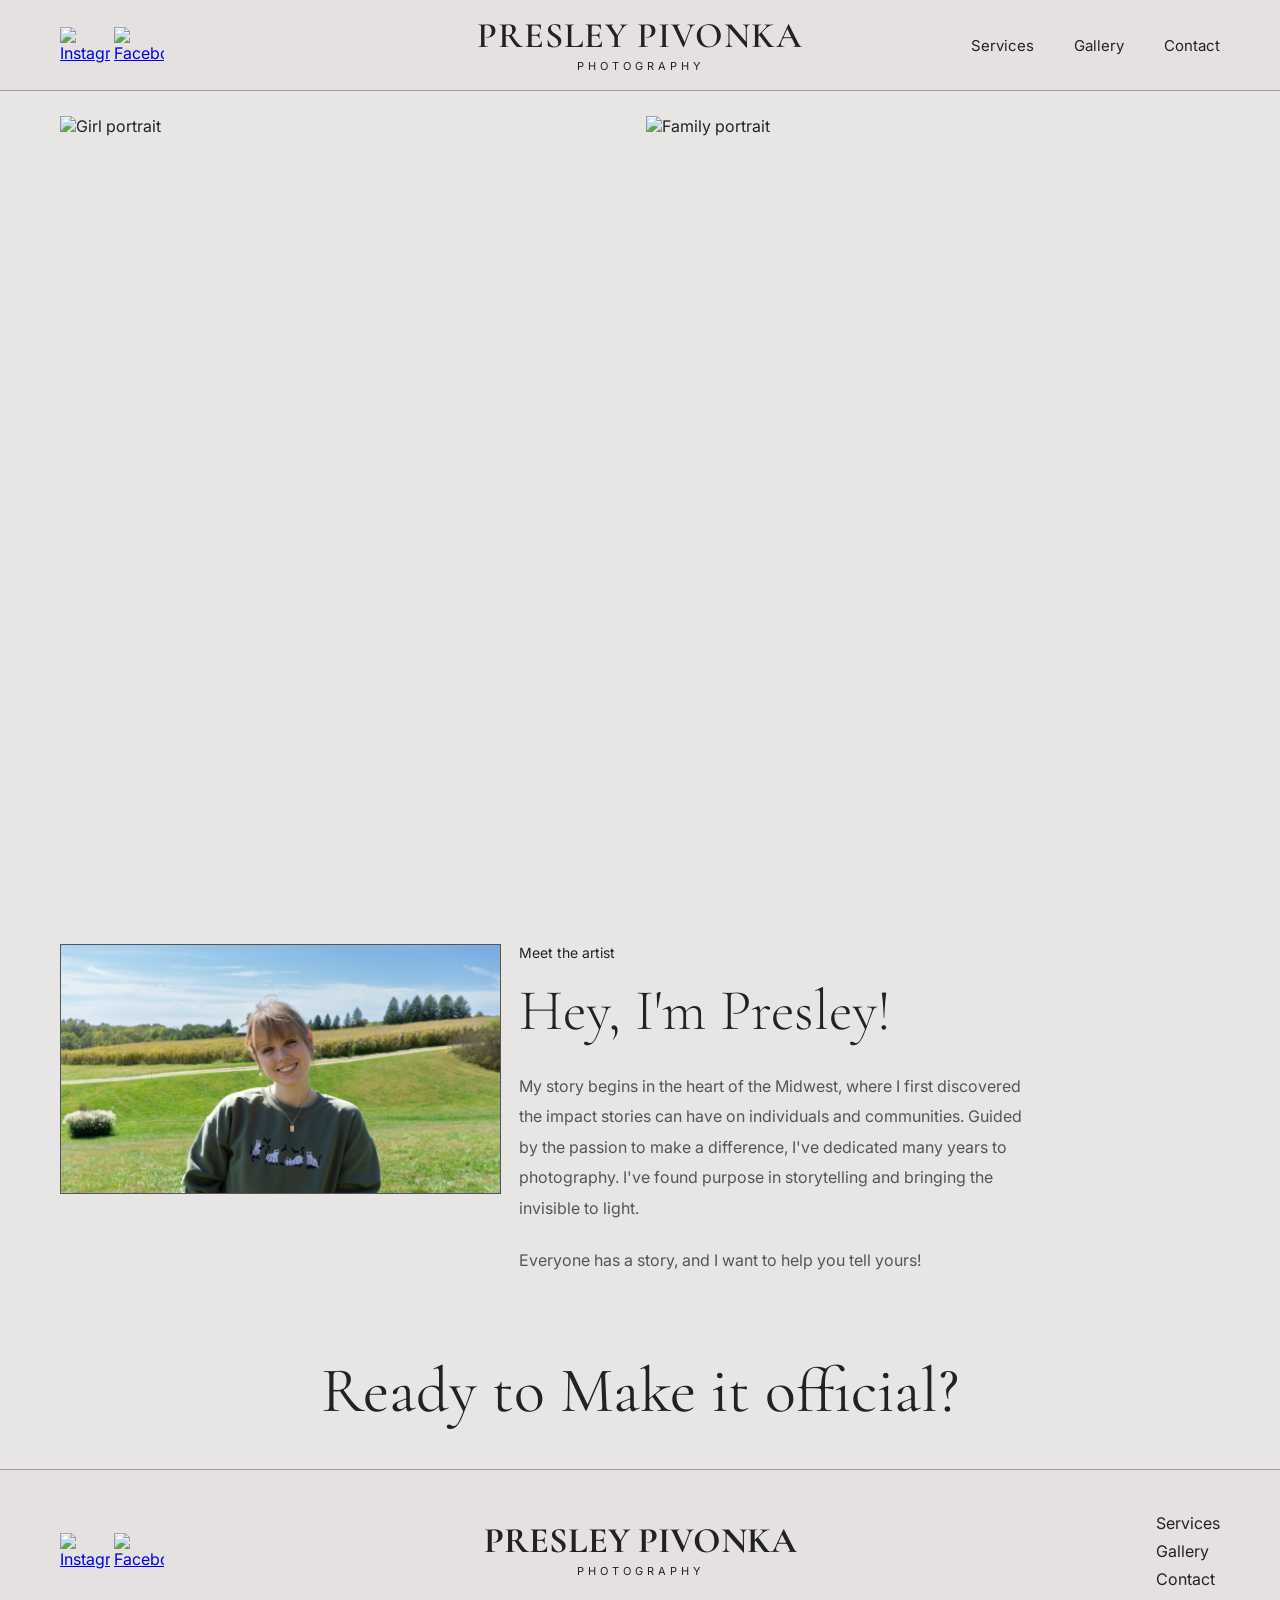
==== index.html @ 4e693944 "Innitial website upload" ====
<!DOCTYPE html>
<html lang="en">
<head>
    <meta charset="UTF-8">
    <meta name="viewport" content="width=device-width, initial-scale=1.0">

    <title>Presley Pivonka Photography</title>

    <link rel="preconnect" href="https://fonts.googleapis.com">
    <link rel="preconnect" href="https://fonts.gstatic.com" crossorigin>

    <link href="https://fonts.googleapis.com/css2?family=Cormorant+Garamond:wght@400;600&family=Inter:wght@300;400;500&display=swap" rel="stylesheet">

    <link rel="stylesheet" href="css/style.css">
</head>

<body>

<header>
    <div class="nav-wrapper">

        <div class="socials">
			<a href="https://instagram.com/presley.pivonka/" target="_blank">
				<img src="images/branding/instagram.png" alt="Instagram">
			</a>

			<a href="https://facebook.com/presley.pivonka" target="_blank">
				<img src="images/branding/facebook.png" alt="Facebook">
			</a>
		</div>

		<a href="index.html" class="logo">
			<h1>PRESLEY PIVONKA</h1>
			<span>PHOTOGRAPHY</span>
		</a>

        <nav>
            <ul>
                <li><a href="services.html">Services</a></li>
                <li><a href="gallery.html">Gallery</a></li>
                <li><a href="contact.html">Contact</a></li>
            </ul>
        </nav>

    </div>
</header>

<main class="container">

    <!-- Hero Images -->
    <section class="hero-grid">
        <img src="images/home/hero-1.jpg" alt="Girl portrait">
        <img src="images/home/hero-2.jpg" alt="Family portrait">
    </section>

    <!-- About -->
    <section class="about">

        <div class="about-image">
            <img src="images/home/presley.jpg" alt="Photographer">
        </div>

        <div class="about-content">
            <small>Meet the artist</small>

            <h2>Hey, I'm Presley!</h2>

            <p>
                My story begins in the heart of the Midwest, where I first
                discovered the impact stories can have on individuals and
                communities. Guided by the passion to make a difference,
                I've dedicated many years to photography. I've found purpose
                in storytelling and bringing the invisible to light.
            </p>

            <p>
                Everyone has a story, and I want to help you tell yours!
            </p>
        </div>

    </section>

    <!-- CTA -->
    <section class="cta">
        <h3>Ready to Make it official?</h3>
    </section>

</main>

<div class="divider"></div>

<footer>
    <div class="footer-inner">

        <div class="footer-socials">
			<a href="https://instagram.com/" target="_blank">
				<img src="images/branding/instagram.png" alt="Instagram">
			</a>

			<a href="https://facebook.com/" target="_blank">
				<img src="images/branding/facebook.png" alt="Facebook">
			</a>
		</div>

		<a href="index.html" class="footer-logo">
			<h4>PRESLEY PIVONKA</h4>
			<span>PHOTOGRAPHY</span>
		</a>

        <div class="footer-links">
            <ul>
                <li><a href="services.html">Services</a></li>
                <li><a href="gallery.html">Gallery</a></li>
                <li><a href="Contact.html">Contact</a></li>
            </ul>
        </div>

    </div>
</footer>

</body>
</html>
---- css/style.css ----
/* =====================
   GLOBAL
===================== */

*{
    margin:0;
    padding:0;
    box-sizing:border-box;
}

body{
    background:#e8e5e5;
    color:#222;
    font-family:'Inter', sans-serif;
}

/* =====================
   HEADER
===================== */

header{
    background:#e5e1e1;
    border-bottom:1px solid #999;
}

.nav-wrapper{
    max-width:1200px;
    width:100%;
    margin:auto;
    padding:0 20px;
    height:90px;

    display:grid;
    grid-template-columns:1fr auto 1fr;
    align-items:center;
}

/* Logo Link */

.logo{
    text-align:center;
    line-height:1.1;
    text-decoration:none;
    color:#222;
    display:block;
    cursor:pointer;
    transition:opacity .3s ease;
}

.logo:hover{
    opacity:.8;
}

.logo h1{
    font-family:'Cormorant Garamond', serif;
    font-size:36px;
    letter-spacing:1px;
    font-weight:600;
}

.logo span{
    font-size:11px;
    letter-spacing:4px;
}

/* Social Image */

.socials{
    justify-self:start;
}

.socials a{
    display:inline-block;
}

.socials img{
    width:50px;
    height:auto;
    display:block;
    transition:opacity .3s ease;
}

.socials img:hover{
    opacity:.8;
}

/* Navigation */

nav{
    justify-self:end;
}

nav ul{
    display:flex;
    list-style:none;
    gap:40px;
}

nav a{
    text-decoration:none;
    color:#222;
    font-size:15px;
    transition:opacity .3s ease;
}

nav a:hover{
    opacity:.7;
}

/* =====================
   MAIN CONTENT
===================== */

.container{
    max-width:1200px; 
    width:100%;
    margin:25px auto 0;
    padding:0 20px;
}

/* Hero Images */

.hero-grid{
    display:grid;
    grid-template-columns:1fr 1fr;
    gap:12px;
}

.hero-grid img{
    width:100%;
    height:800px;
    object-fit:cover;
    display:block;
}

/* =====================
   ABOUT SECTION
===================== */

.about{
    margin-top:28px;

    display:grid;
    grid-template-columns:38% 62%;
    gap:18px;
    align-items:start;
}

.about-image img{
    width:100%;
    height:250px;
    object-fit:cover;
    border:1px solid #555;
}

.about-content small{
    display:block;
    margin-bottom:14px;
    font-size:14px;
}

.about-content h2{
    font-size:58px;
    font-weight:300;
    margin-bottom:25px;
    font-family:'Cormorant Garamond', serif;
}

.about-content p{
    max-width:520px;
    line-height:1.9;
    color:#555;
    margin-bottom:22px;
}

/* =====================
   CTA
===================== */

.cta{
    text-align:center;
    margin:55px 0 40px;
}

.cta h3{
    font-family:'Cormorant Garamond', serif;
    font-size:64px;
    font-weight:400;
}

/* =====================
   DIVIDER
===================== */

.divider{
    border-top:1px solid #999;
}

/* =====================
   FOOTER
===================== */

footer{
    background:#e5e1e1;
    padding:35px 0;
}

.footer-inner{
    max-width:1200px;
    width:100%;
    margin:auto;
    padding:0 20px;

    display:grid;
    grid-template-columns:1fr auto 1fr;
    align-items:center;
}

/* Footer Social Image */

.footer-socials{
    justify-self:start;
}

.footer-socials a{
    display:inline-block;
}

.footer-socials img{
    width:50px;
    height:auto;
    display:block;
    transition:opacity .3s ease;
}

.footer-socials img:hover{
    opacity:.8;
}

/* Footer Logo Link */

.footer-logo{
    text-align:center;
    text-decoration:none;
    color:#222;
    display:block;
    cursor:pointer;
    transition:opacity .3s ease;
}

.footer-logo:hover{
    opacity:.8;
}

.footer-logo h4{
    font-family:'Cormorant Garamond', serif;
    font-size:36px;
    line-height:1;
}

.footer-logo span{
    font-size:11px;
    letter-spacing:4px;
}

.footer-links{
    justify-self:end;
}

.footer-links ul{
    list-style:none;
}

.footer-links li{
    margin:8px 0;
}

.footer-links a{
    text-decoration:none;
    color:#222;
}

.footer-links a:hover{
    opacity:.7;
}

/* =====================
   TABLET
===================== */

@media (max-width:900px){

    .nav-wrapper,
    .footer-inner{
        grid-template-columns:1fr;
        gap:20px;
        height:auto;
        padding:20px;
        text-align:center;
    }

    nav,
    .footer-links{
        justify-self:center;
    }

    .socials,
    .footer-socials{
        justify-self:center;
    }

    nav ul{
        flex-wrap:wrap;
        justify-content:center;
        gap:20px;
    }

    .hero-grid{
        grid-template-columns:1fr;
        gap:20px;
    }

    .hero-grid img{
        height:auto;
        aspect-ratio:4/5;
    }

    .about{
        grid-template-columns:1fr;
        gap:30px;
    }

    .about-content{
        text-align:center;
    }

    .about-content p{
        max-width:100%;
    }

    .about-content h2{
        font-size:42px;
    }

    .cta{
        padding:0 20px;
    }

    .cta h3{
        font-size:42px;
        line-height:1.2;
    }
}

/* =====================
   MOBILE
===================== */

@media (max-width:480px){

    .container{
        padding:0 16px;
    }

    .nav-wrapper,
    .footer-inner{
        padding:16px;
    }

    .logo h1,
    .footer-logo h4{
        font-size:28px;
    }

    .about-content h2{
        font-size:34px;
    }

    .cta h3{
        font-size:32px;
    }

    nav ul{
        gap:15px;
    }

    .socials img,
    .footer-socials img{
        width:40px;
    }
}
/* =====================
   GALLERY PAGE
===================== */

.page-header{
    text-align:center;
    margin:60px 0;
}

.page-header h1{
    font-family:'Cormorant Garamond', serif;
    font-size:72px;
    font-weight:400;
    margin-bottom:15px;
}

.page-header p{
    max-width:600px;
    margin:0 auto;
    line-height:1.8;
    color:#555;
}

.gallery-section{
    margin-bottom:80px;
}

.gallery-section h2{
    font-family:'Cormorant Garamond', serif;
    font-size:48px;
    font-weight:400;
    margin-bottom:25px;
    text-align:center;
}

.gallery-grid{
    display:grid;
    grid-template-columns:repeat(auto-fit, minmax(300px, 1fr));
    gap:20px;
}

.gallery-grid img{
    width:100%;
    aspect-ratio:4/5;
    object-fit:cover;
    display:block;
    transition:transform .3s ease;
}

.gallery-grid img:hover{
    transform:scale(1.02);
}

@media (max-width:768px){

    .page-header h1{
        font-size:52px;
    }

    .gallery-section h2{
        font-size:36px;
    }

    .gallery-grid{
        grid-template-columns:1fr;
    }
}

/* =====================
   CONTACT PAGE
===================== */

.contact-section{
    display:grid;
    grid-template-columns:1fr 1fr;
    gap:60px;
    margin-bottom:80px;
}

.contact-info h2{
    font-family:'Cormorant Garamond', serif;
    font-size:48px;
    font-weight:400;
    margin-bottom:20px;
}

.contact-info p{
    line-height:1.9;
    color:#555;
    margin-bottom:20px;
}

.contact-social{
    margin-top:30px;
}

.contact-social a{
    text-decoration:none;
    color:#222;
    border-bottom:1px solid #222;
}

.contact-form{
    display:flex;
    flex-direction:column;
    gap:12px;
}

.contact-form label{
    font-size:14px;
    margin-top:10px;
}

.contact-form input,
.contact-form select,
.contact-form textarea{
    padding:14px;
    border:1px solid #bbb;
    background:#fff;
    font-size:16px;
    font-family:'Inter', sans-serif;
}

.contact-form textarea{
    resize:vertical;
}

.submit-btn{
    margin-top:20px;
    padding:15px;
    border:none;
    background:#222;
    color:#fff;
    cursor:pointer;
    font-size:16px;
    transition:opacity .3s ease;
}

.submit-btn:hover{
    opacity:.85;
}

@media (max-width:900px){

    .contact-section{
        grid-template-columns:1fr;
        gap:40px;
    }

    .contact-info{
        text-align:center;
    }

    .contact-info h2{
        font-size:40px;
    }
}

/* =====================
   SERVICES PAGE
===================== */

.services-grid{
    display:grid;
    grid-template-columns:repeat(auto-fit, minmax(300px, 1fr));
    gap:30px;
    margin-bottom:80px;
}

.service-card{
    background:#fff;
    overflow:hidden;
    border:1px solid #ddd;
}

.service-card img{
    width:100%;
    aspect-ratio:4/3;
    object-fit:cover;
    display:block;
}

.service-card h2{
    font-family:'Cormorant Garamond', serif;
    font-size:36px;
    font-weight:400;
    padding:25px 25px 10px;
}

.service-card p{
    padding:0 25px;
    line-height:1.8;
    color:#555;
}

.service-card h3{
    padding:20px 25px;
    font-size:18px;
    font-weight:500;
}

.service-btn{
    display:inline-block;
    margin:0 25px 25px;
    padding:12px 24px;
    background:#222;
    color:#fff;
    text-decoration:none;
    transition:opacity .3s ease;
}

.service-btn:hover{
    opacity:.85;
}

.services-cta{
    text-align:center;
    padding:80px 20px;
}

.services-cta h2{
    font-family:'Cormorant Garamond', serif;
    font-size:52px;
    font-weight:400;
    margin-bottom:20px;
}

.services-cta p{
    max-width:600px;
    margin:0 auto 30px;
    line-height:1.8;
    color:#555;
}

@media (max-width:768px){

    .services-cta h2{
        font-size:38px;
    }

    .service-card h2{
        font-size:30px;
    }
}
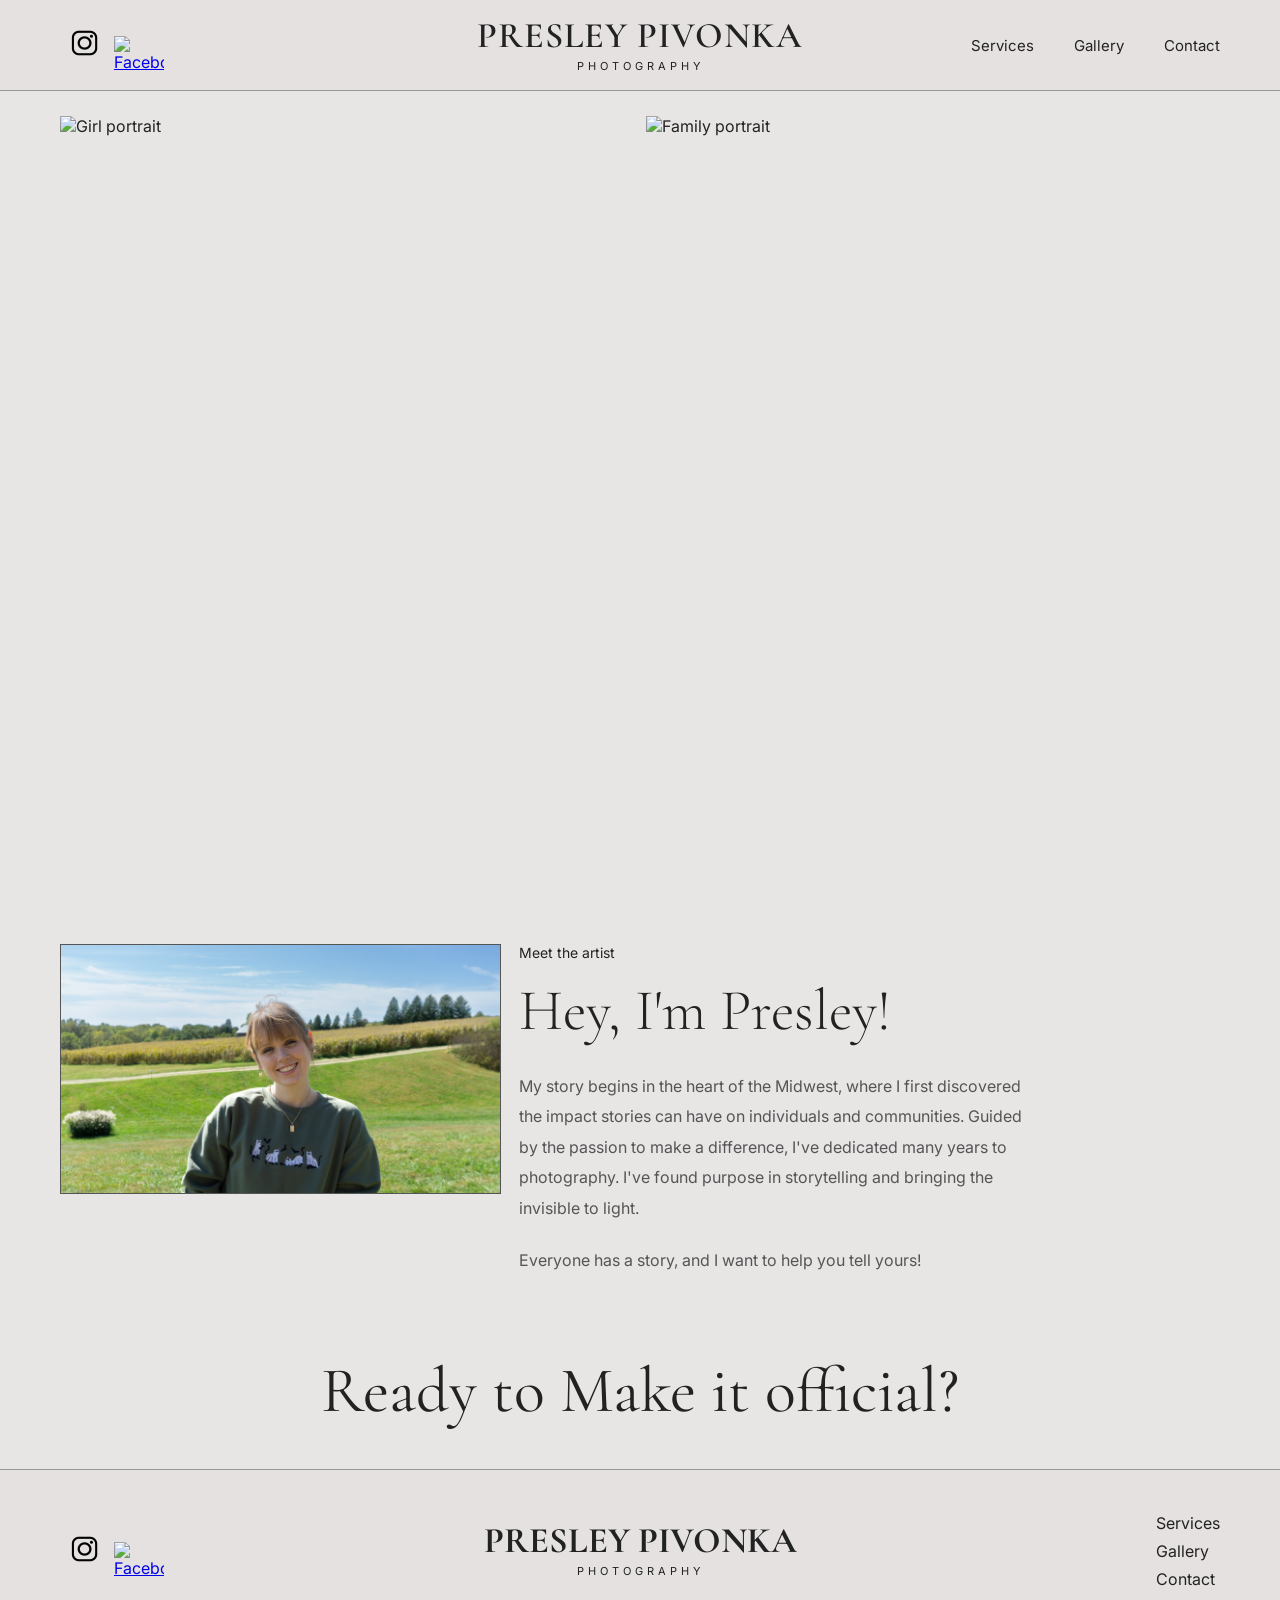
==== commit fd1b88af: "updated social links" ====
--- a/index.html
+++ b/index.html
@@ -10,6 +10,11 @@
     <link rel="preconnect" href="https://fonts.gstatic.com" crossorigin>
 
     <link href="https://fonts.googleapis.com/css2?family=Cormorant+Garamond:wght@400;600&family=Inter:wght@300;400;500&display=swap" rel="stylesheet">
+
+	<link rel="icon" href="images/branding/favicon.ico" sizes="any">
+	<link rel="icon" type="image/png" sizes="32x32" href="images/branding/favicon-32x32.png">
+	<link rel="icon" type="image/png" sizes="192x192" href="images/branding/favicon-192x192.png">
+	<link rel="apple-touch-icon" href="images/branding/favicon-192x192.png">
 
     <link rel="stylesheet" href="css/style.css">
 </head>
@@ -93,11 +98,11 @@
     <div class="footer-inner">
 
         <div class="footer-socials">
-			<a href="https://instagram.com/" target="_blank">
+			<a href="https://instagram.com/presley.pivonka/" target="_blank">
 				<img src="images/branding/instagram.png" alt="Instagram">
 			</a>
 
-			<a href="https://facebook.com/" target="_blank">
+			<a href="https://facebook.com/presley.pivonka" target="_blank">
 				<img src="images/branding/facebook.png" alt="Facebook">
 			</a>
 		</div>
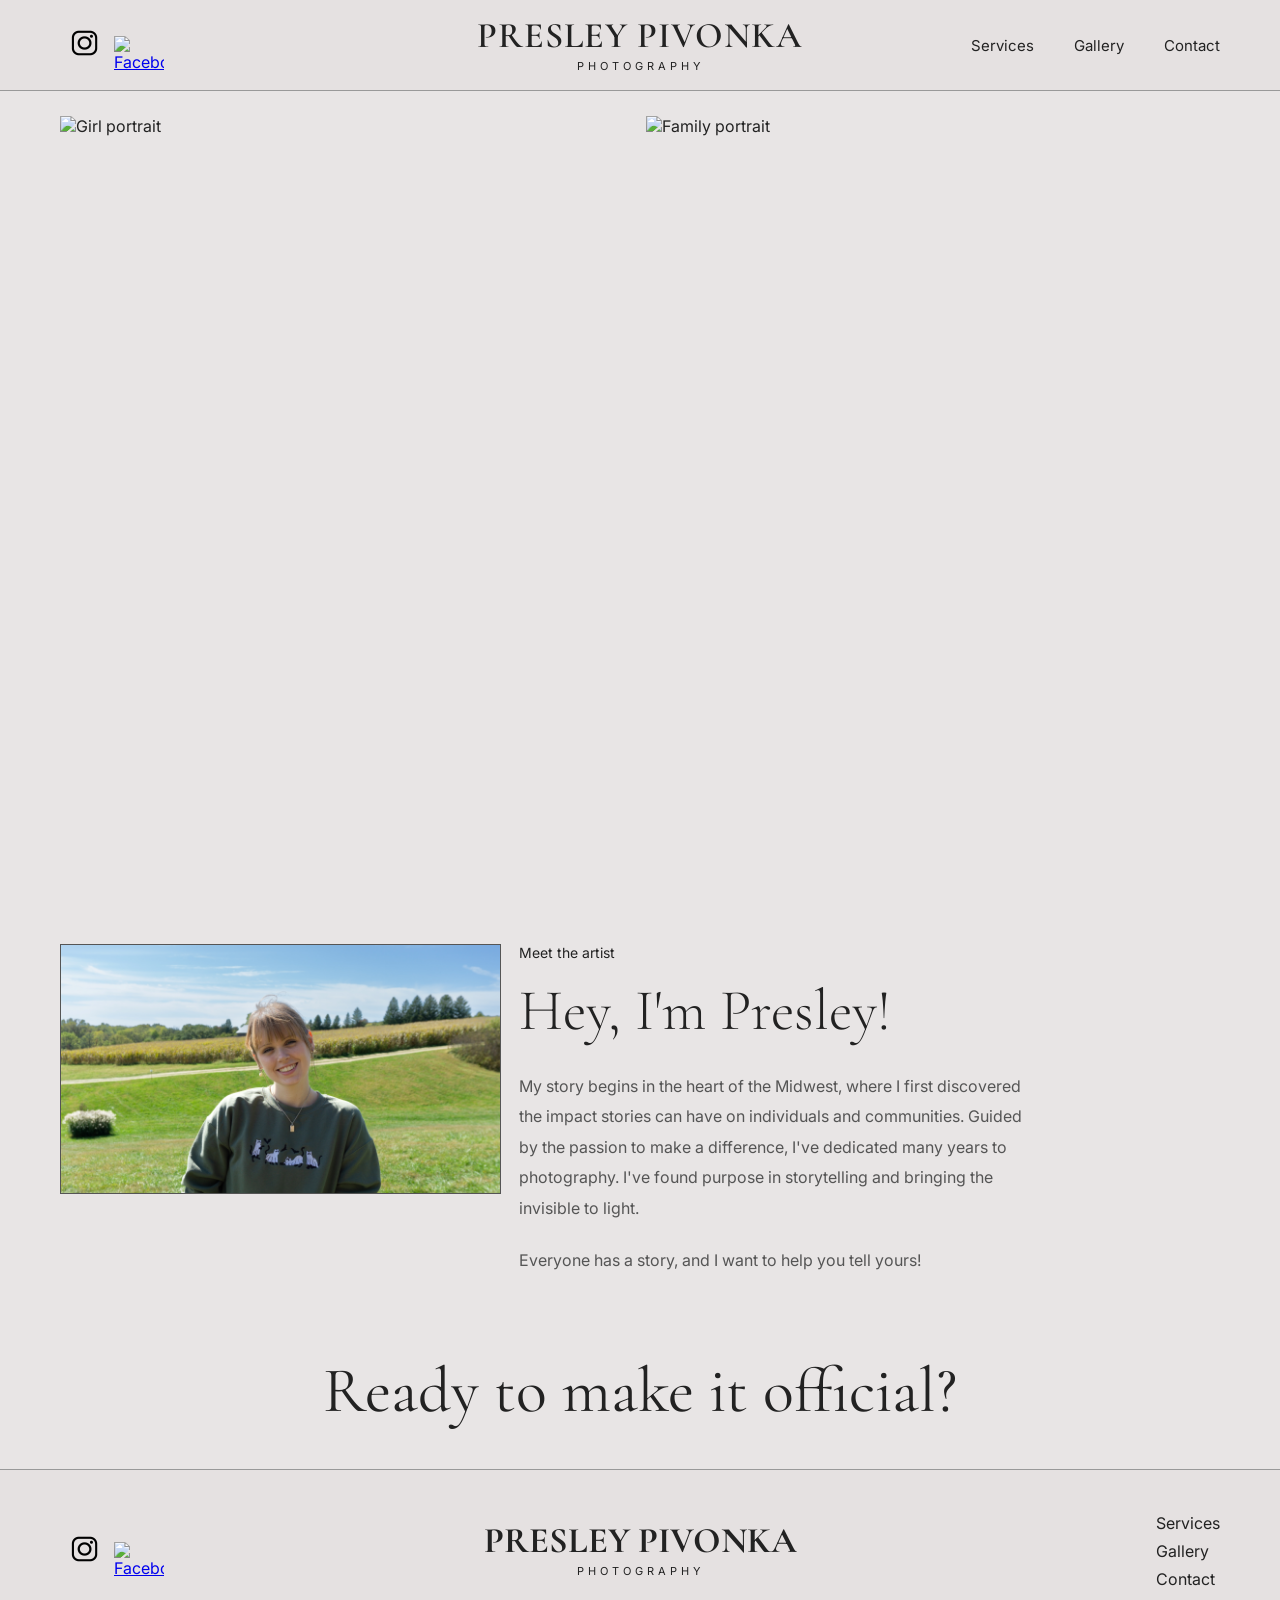
==== commit df084db1: "Meta tag additons" ====
--- a/index.html
+++ b/index.html
@@ -3,6 +3,7 @@
 <head>
     <meta charset="UTF-8">
     <meta name="viewport" content="width=device-width, initial-scale=1.0">
+	<meta name="description" content="Presley Pivonka Photography — capturing authentic family, senior, couples, and wedding moments in the Midwest.">
 
     <title>Presley Pivonka Photography</title>
 
@@ -25,11 +26,11 @@
     <div class="nav-wrapper">
 
         <div class="socials">
-			<a href="https://instagram.com/presley.pivonka/" target="_blank">
+			<a href="https://instagram.com/presley.pivonka/" target="_blank" rel="noopener noreferrer">
 				<img src="images/branding/instagram.png" alt="Instagram">
 			</a>
 
-			<a href="https://facebook.com/presley.pivonka" target="_blank">
+			<a href="https://facebook.com/presley.pivonka" target="_blank" rel="noopener noreferrer">
 				<img src="images/branding/facebook.png" alt="Facebook">
 			</a>
 		</div>
@@ -87,7 +88,7 @@
 
     <!-- CTA -->
     <section class="cta">
-        <h3>Ready to Make it official?</h3>
+        <h3>Ready to make it official?</h3>
     </section>
 
 </main>
@@ -98,11 +99,11 @@
     <div class="footer-inner">
 
         <div class="footer-socials">
-			<a href="https://instagram.com/presley.pivonka/" target="_blank">
+			<a href="https://instagram.com/presley.pivonka/" target="_blank" rel="noopener noreferrer">
 				<img src="images/branding/instagram.png" alt="Instagram">
 			</a>
 
-			<a href="https://facebook.com/presley.pivonka" target="_blank">
+			<a href="https://facebook.com/presley.pivonka" target="_blank" rel="noopener noreferrer">
 				<img src="images/branding/facebook.png" alt="Facebook">
 			</a>
 		</div>
@@ -116,7 +117,7 @@
             <ul>
                 <li><a href="services.html">Services</a></li>
                 <li><a href="gallery.html">Gallery</a></li>
-                <li><a href="Contact.html">Contact</a></li>
+                <li><a href="contact.html">Contact</a></li>
             </ul>
         </div>
 
--- a/css/style.css
+++ b/css/style.css
@@ -1,6 +1,15 @@
 /* =====================
    GLOBAL
 ===================== */
+
+a:focus-visible,
+button:focus-visible,
+input:focus-visible,
+select:focus-visible,
+textarea:focus-visible {
+    outline: 2px solid #222;
+    outline-offset: 2px;
+}
 
 *{
     margin:0;
